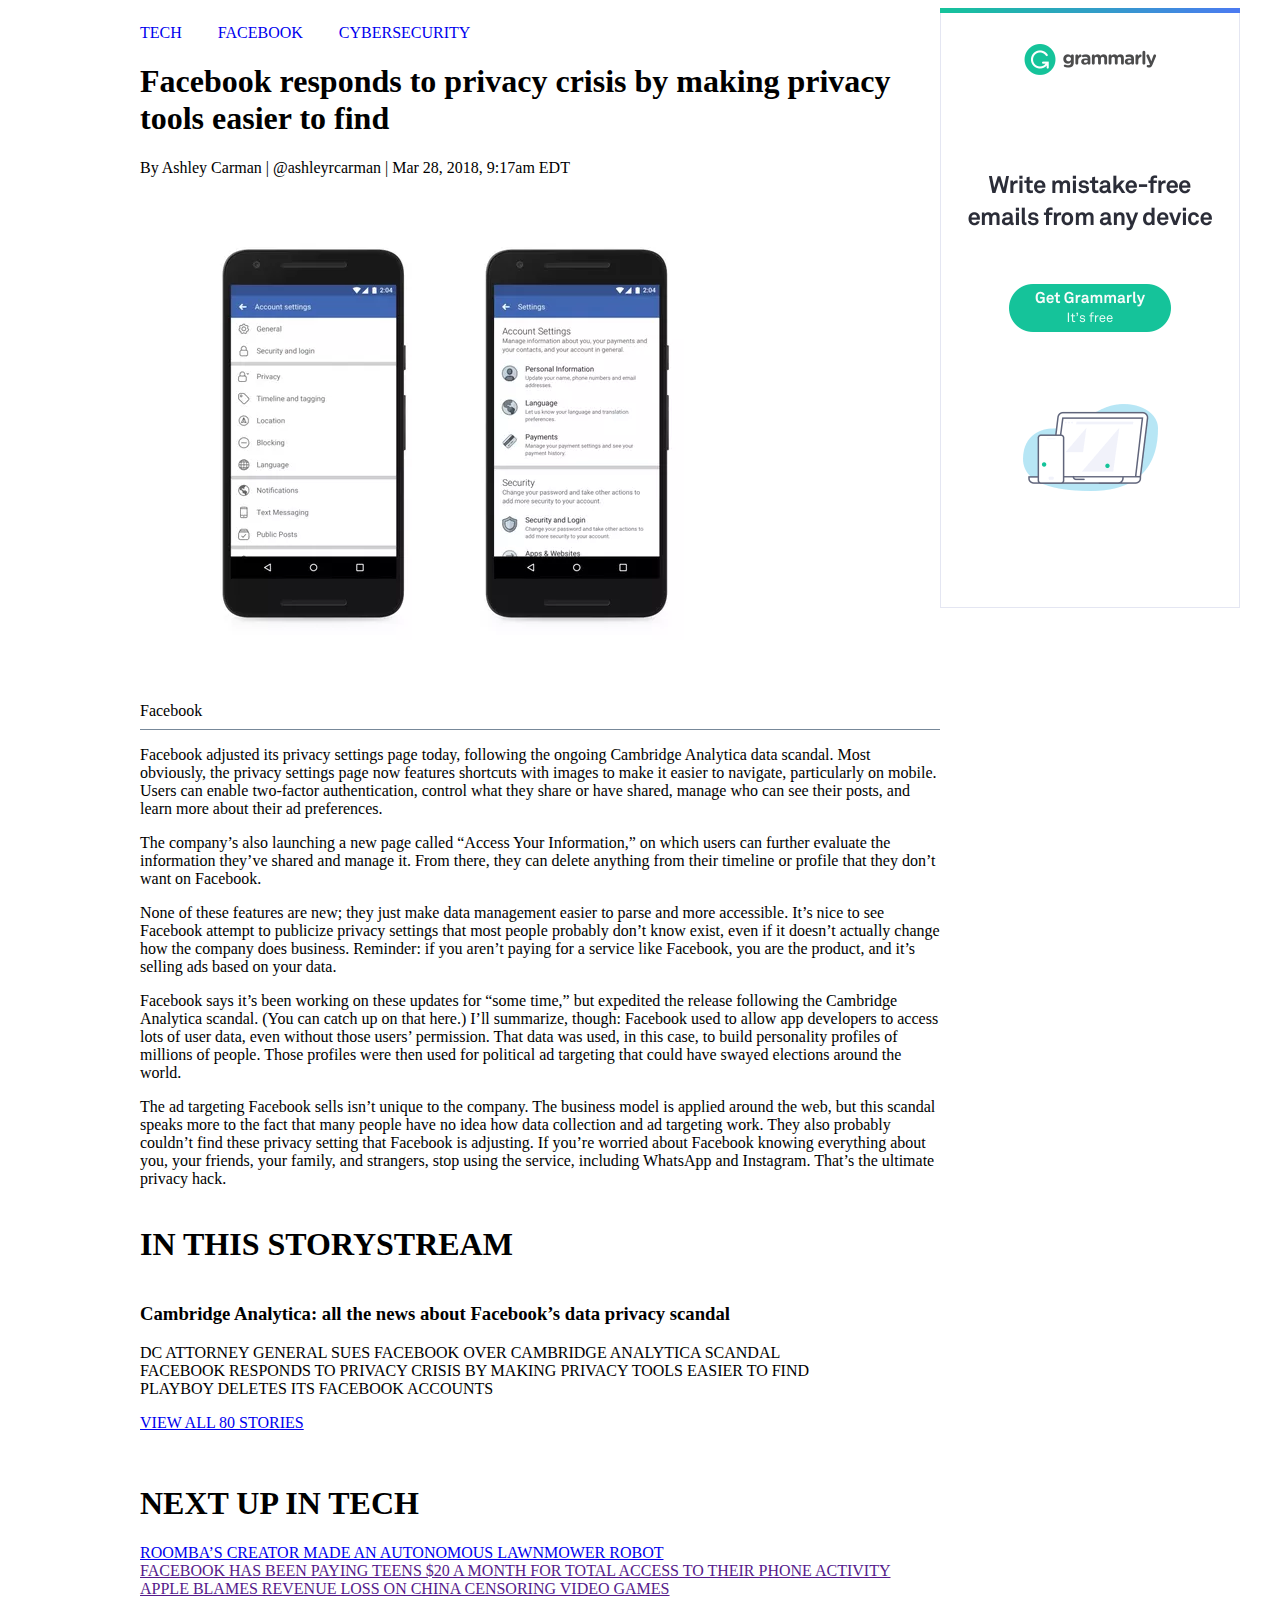
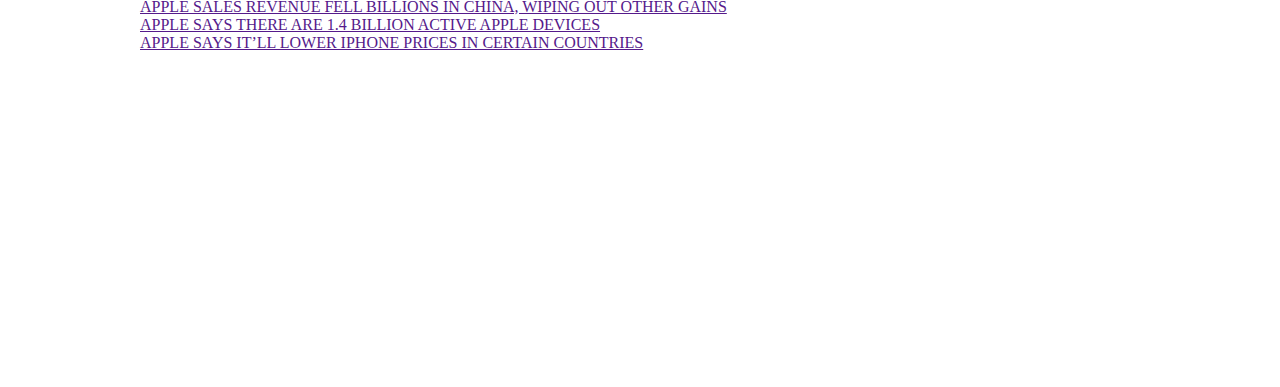
==== challenge_two/responsive_layout_challenge_2.html @ f78c82d9 "completed chal 1" ====
<!DOCTYPE html>
<html lang="en">
<head>
    <meta charset="UTF-8">
    <meta name="viewport" content="width=device-width, initial-scale=1.0">
    <meta http-equiv="X-UA-Compatible" content="ie=edge">
    <title>Responsive Layout | 2</title>
    <link rel="stylesheet" href="css/style.css">
    <link rel="stylesheet" href="https://use.fontawesome.com/releases/v5.7.0/css/all.css" integrity="sha384-lZN37f5QGtY3VHgisS14W3ExzMWZxybE1SJSEsQp9S+oqd12jhcu+A56Ebc1zFSJ" crossorigin="anonymous">
</head>
<body>
    <div class="container">
        
        <article class="main main1">
            <ul class="nav">
                <li>
                    <a href="#" class="link link-1"> Tech</a>
                </li>
        
                <li>
                    <a href="#" class="link link-2"> Facebook</a>
                </li>
        
                <li>
                    <a href="#" class="link link-3"> cybersecurity</a>
                </li>
            </ul>
                    
                    
            <div class="title">
                <h1>Facebook responds to privacy crisis by making privacy tools easier to find</h1>
                
                <div class="comment-icon">
                        <i class="fas fa-comment-alt"></i>
                </div>
            </div>
                    
            <p>By Ashley Carman | @ashleyrcarman | Mar 28, 2018, 9:17am EDT</p>
                
            <ul class="social-network">
                <li>
                    <a href="#">
                        <i class="fab fa-facebook-f"></i>
                    </a> 
                </li>
        
                <li>
                    <a href="#">
                        <i class="fab fa-twitter"></i>
                    </a>
                </li>
                
                <li>
                    <a href="#">
                        <i class="fas fa-share-square"></i>
                    </a>
                </li>
            </ul>
                
            <img src="/challenge_two/images/facebook-mock.jpg" alt="facebook-mock-up">
        </article>

        <img class="ads" src="/challenge_two/images/ad-1.png" alt="">
    
        <article class="main main2">
            <p id="underline">Facebook</p>

            <p>
                Facebook adjusted its privacy settings page today, following the ongoing Cambridge Analytica data scandal. Most obviously, the privacy settings page now features shortcuts with images to make it easier to navigate, particularly on mobile. Users can enable two-factor authentication, control what they share or have shared, manage who can see their posts, and learn more about their ad preferences.
            </p>
        
            <p>
                The company’s also launching a new page called “Access Your Information,” on which users can further evaluate the information they’ve shared and manage it. From there, they can delete anything from their timeline or profile that they don’t want on Facebook.
            </p>
        
            <p>
                None of these features are new; they just make data management easier to parse and more accessible. It’s nice to see Facebook attempt to publicize privacy settings that most people probably don’t know exist, even if it doesn’t actually change how the company does business. Reminder: if you aren’t paying for a service like Facebook, you are the product, and it’s selling ads based on your data.
            </p>
        
            <p>
                Facebook says it’s been working on these updates for “some time,” but expedited the release following the Cambridge Analytica scandal. (You can catch up on that here.) I’ll summarize, though: Facebook used to allow app developers to access lots of user data, even without those users’ permission. That data was used, in this case, to build personality profiles of millions of people. Those profiles were then used for political ad targeting that could have swayed elections around the world.
            </p>
        
            <p>
                The ad targeting Facebook sells isn’t unique to the company. The business model is applied around the web, but this scandal speaks more to the fact that many people have no idea how data collection and ad targeting work. They also probably couldn’t find these privacy setting that Facebook is adjusting. If you’re worried about Facebook knowing everything about you, your friends, your family, and strangers, stop using the service, including WhatsApp and Instagram. That’s the ultimate privacy hack.
            </p>
            
            <ul class="list stories">
                <h1>IN THIS STORYSTREAM</h1>
                <h3>Cambridge Analytica: all the news about Facebook’s data privacy scandal</h3>
        
                    <li>DC attorney general sues Facebook over Cambridge Analytica scandal</li>
                    <li>Facebook responds to privacy crisis by making privacy tools easier to find</li>
                    <li>Playboy deletes its Facebook accounts</li>
                
            
                <a href="#">
                    <p>VIEW ALL 80 STORIES</p>  
                </a> 
            </ul>
            
            <ul class="list articles ">
                <h1>NEXT UP IN TECH</h1>
                
                <li>
                    <a href="#">
                        Roomba’s creator made an autonomous lawnmower robot
                    </a>
                </li>
                    
                
                <li>
                    <a href="">
                        Facebook has been paying teens $20 a month for total access to their phone activity
                    </a>
                </li>
                
            
                <li>
                    <a href="">
                        Apple blames revenue loss on China censoring video games
                    </a>    
                </li>
        
        
                <li>
                    <a href="">
                        Apple sales revenue fell billions in China, wiping out other gains
                    </a>
                </li>
            
                <li>
                    <a href="">
                        Apple says there are 1.4 billion active Apple devices 
                    </a>    
                </li>
            
                <li>
                    <a href="">
                        Apple says it’ll lower iPhone prices in certain countries
                    </a>    
                </li>
            </ul>
        
            <iframe width="560" height="315" src="https://www.youtube.com/embed/r_7RQ-g_b3M" frameborder="0" allow="accelerometer; autoplay; encrypted-media; gyroscope; picture-in-picture" allowfullscreen></iframe>
        </article>
    </div>
</body>
</html>
---- challenge_two/css/style.css ----
.container {
    display: grid;
    max-width: 1000px;
    margin: 0 auto;
    grid-template-columns: 80% 20%;
    grid-template-rows: 35% 50%;
    grid-template-areas:
        "content1 ads"
        "content2 ads"
}

.main1 {
    grid-area: content1;
}

.main2 {
    grid-area: content2;
}

.ads {
    grid-area: ads;
}

.nav {
    padding-left: 0;
}

ul li {
    list-style: none;
    text-transform: uppercase;
    display: inline-block;
    padding-right: 2em;
}

.link {
    text-decoration: none;
}

#underline::after {
    content: '';
    margin-top: 0.6em;
    background-color: lightslategray;
    width: 100%;
    height: 1px;
    display: block;
}

.social-network {
    padding-left: 0px;
}

.social-network li {
    padding-right: 2em;
}

.social-network a {
    text-decoration: none;  
}
.fab,
.fas {
    font-size: 1.2em;
}

.list {
    padding-left: 0;
    display: grid;

}
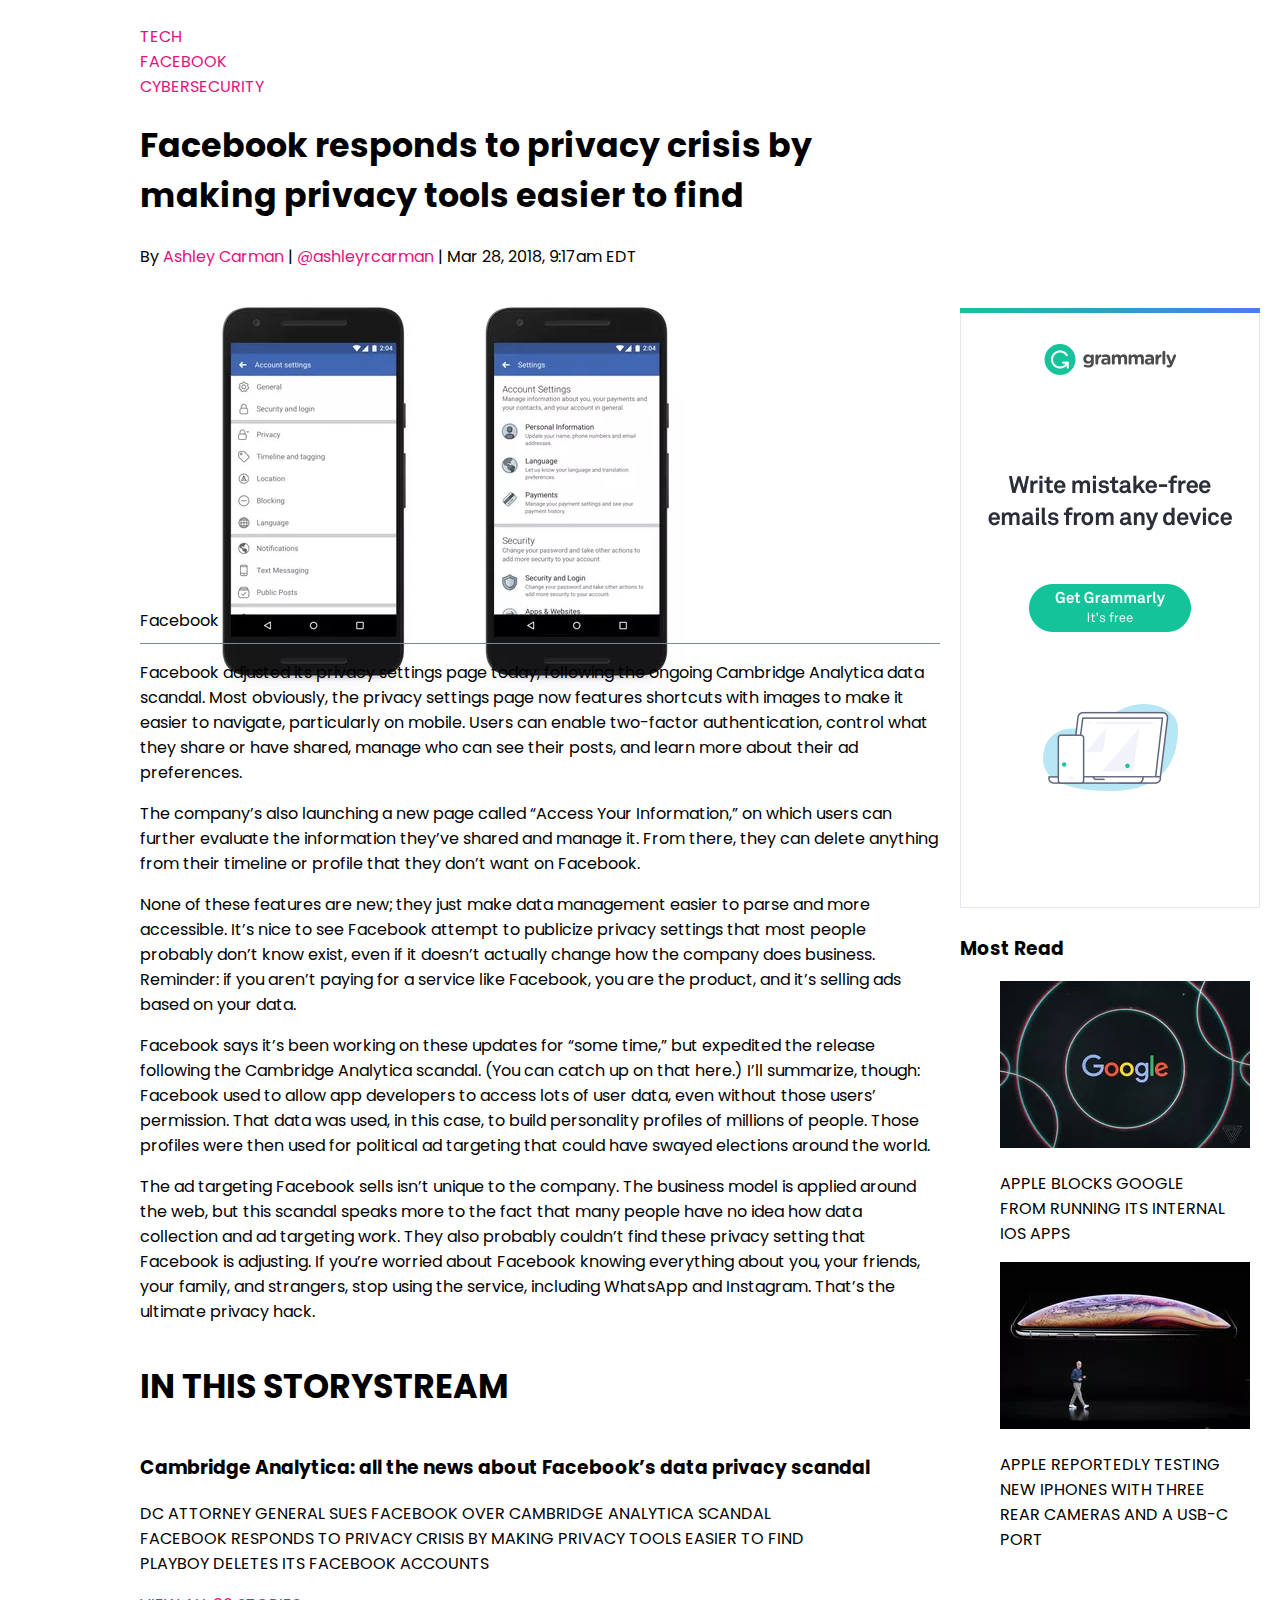
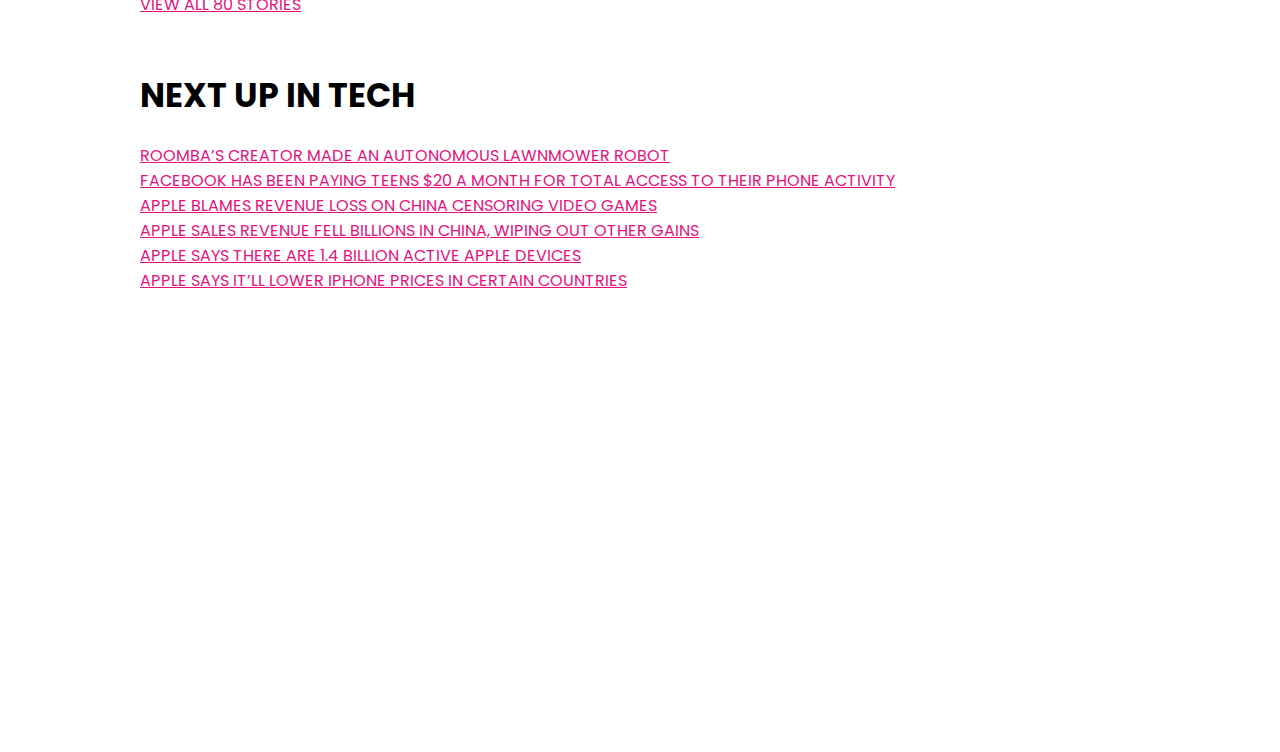
==== commit 1aebfc0d: "updated chal 2" ====
--- a/challenge_two/responsive_layout_challenge_2.html
+++ b/challenge_two/responsive_layout_challenge_2.html
@@ -7,22 +7,23 @@
     <title>Responsive Layout | 2</title>
     <link rel="stylesheet" href="css/style.css">
     <link rel="stylesheet" href="https://use.fontawesome.com/releases/v5.7.0/css/all.css" integrity="sha384-lZN37f5QGtY3VHgisS14W3ExzMWZxybE1SJSEsQp9S+oqd12jhcu+A56Ebc1zFSJ" crossorigin="anonymous">
+    <link href="https://fonts.googleapis.com/css?family=Poppins" rel="stylesheet">
 </head>
 <body>
     <div class="container">
         
         <article class="main main1">
             <ul class="nav">
-                <li>
-                    <a href="#" class="link link-1"> Tech</a>
+                <li class="list item-1">
+                    <a href="#" class="link"> Tech</a>
                 </li>
         
-                <li>
-                    <a href="#" class="link link-2"> Facebook</a>
+                <li class="list item-2">
+                    <a href="#" class="link"> Facebook</a>
                 </li>
         
-                <li>
-                    <a href="#" class="link link-3"> cybersecurity</a>
+                <li class="list item-3">
+                    <a href="#" class="link"> cybersecurity</a>
                 </li>
             </ul>
                     
@@ -35,7 +36,7 @@
                 </div>
             </div>
                     
-            <p>By Ashley Carman | @ashleyrcarman | Mar 28, 2018, 9:17am EDT</p>
+            <p class="no-decoration">By <a href="#">Ashley Carman</a> | <a href="#">@ashleyrcarman</a> | Mar 28, 2018, 9:17am EDT</p>
                 
             <ul class="social-network">
                 <li>
@@ -57,10 +58,27 @@
                 </li>
             </ul>
                 
-            <img src="/challenge_two/images/facebook-mock.jpg" alt="facebook-mock-up">
+            <img src="images/facebook-mock.jpg" alt="facebook-mock-up">
         </article>
 
-        <img class="ads" src="/challenge_two/images/ad-1.png" alt="">
+        <div class="aside">
+        
+            <img class="ads ad1" src="images/ad-1.png" alt="">
+            <h3>Most Read</h3>
+
+            <ul>
+                <li>
+                    <img src="images/most-read-1.jpg" alt="apple-blocks-google">
+                    <p>Apple blocks Google from running its internal iOS apps</p>
+                </li>
+                <li>
+                    <img src="images/most-read-2.jpg" alt="apple-testing-new-iphones">
+                    <p>Apple reportedly testing new iPhones with three rear cameras and a USB-C port</p>
+                </li>
+            </ul>
+        
+        </div>
+    
     
         <article class="main main2">
             <p id="underline">Facebook</p>
--- a/challenge_two/css/style.css
+++ b/challenge_two/css/style.css
@@ -1,24 +1,36 @@
+body {
+    font-family: 'Poppins', 'serif';
+}
+
 .container {
     display: grid;
     max-width: 1000px;
     margin: 0 auto;
-    grid-template-columns: 80% 20%;
-    grid-template-rows: 35% 50%;
+    grid-template-columns: 80% 20px 30%;
+    grid-template-rows: 25% 50%;
     grid-template-areas:
-        "content1 ads"
-        "content2 ads"
+        "content1 blank ads"
+        "content2 blank ads"
 }
 
 .main1 {
     grid-area: content1;
 }
 
+h1 {
+    font-size: 2.6vw;
+}
+
 .main2 {
     grid-area: content2;
 }
 
-.ads {
+.aside {
     grid-area: ads;
+}
+
+.ad1 {
+    margin-top: 300px;
 }
 
 .nav {
@@ -28,12 +40,28 @@
 ul li {
     list-style: none;
     text-transform: uppercase;
-    display: inline-block;
+    /* display: inline-block; */
     padding-right: 2em;
 }
 
 .link {
     text-decoration: none;
+    display: inline;
+}
+
+
+
+.no-decoration a {
+    color: #e5127d;
+    text-decoration: none;
+}
+
+a {
+    color: #e5127d;
+}
+
+a:hover {
+    color: #94094f;
 }
 
 #underline::after {
@@ -58,7 +86,17 @@
 }
 .fab,
 .fas {
-    font-size: 1.2em;
+    font-size: 1.4em;
+}
+
+.fa-facebook-f {
+    color: #325a97;
+}
+.fa-twitter {
+    color: #00aced;
+}
+.fa-share-square {
+    color: #7d7d7d;
 }
 
 .list {
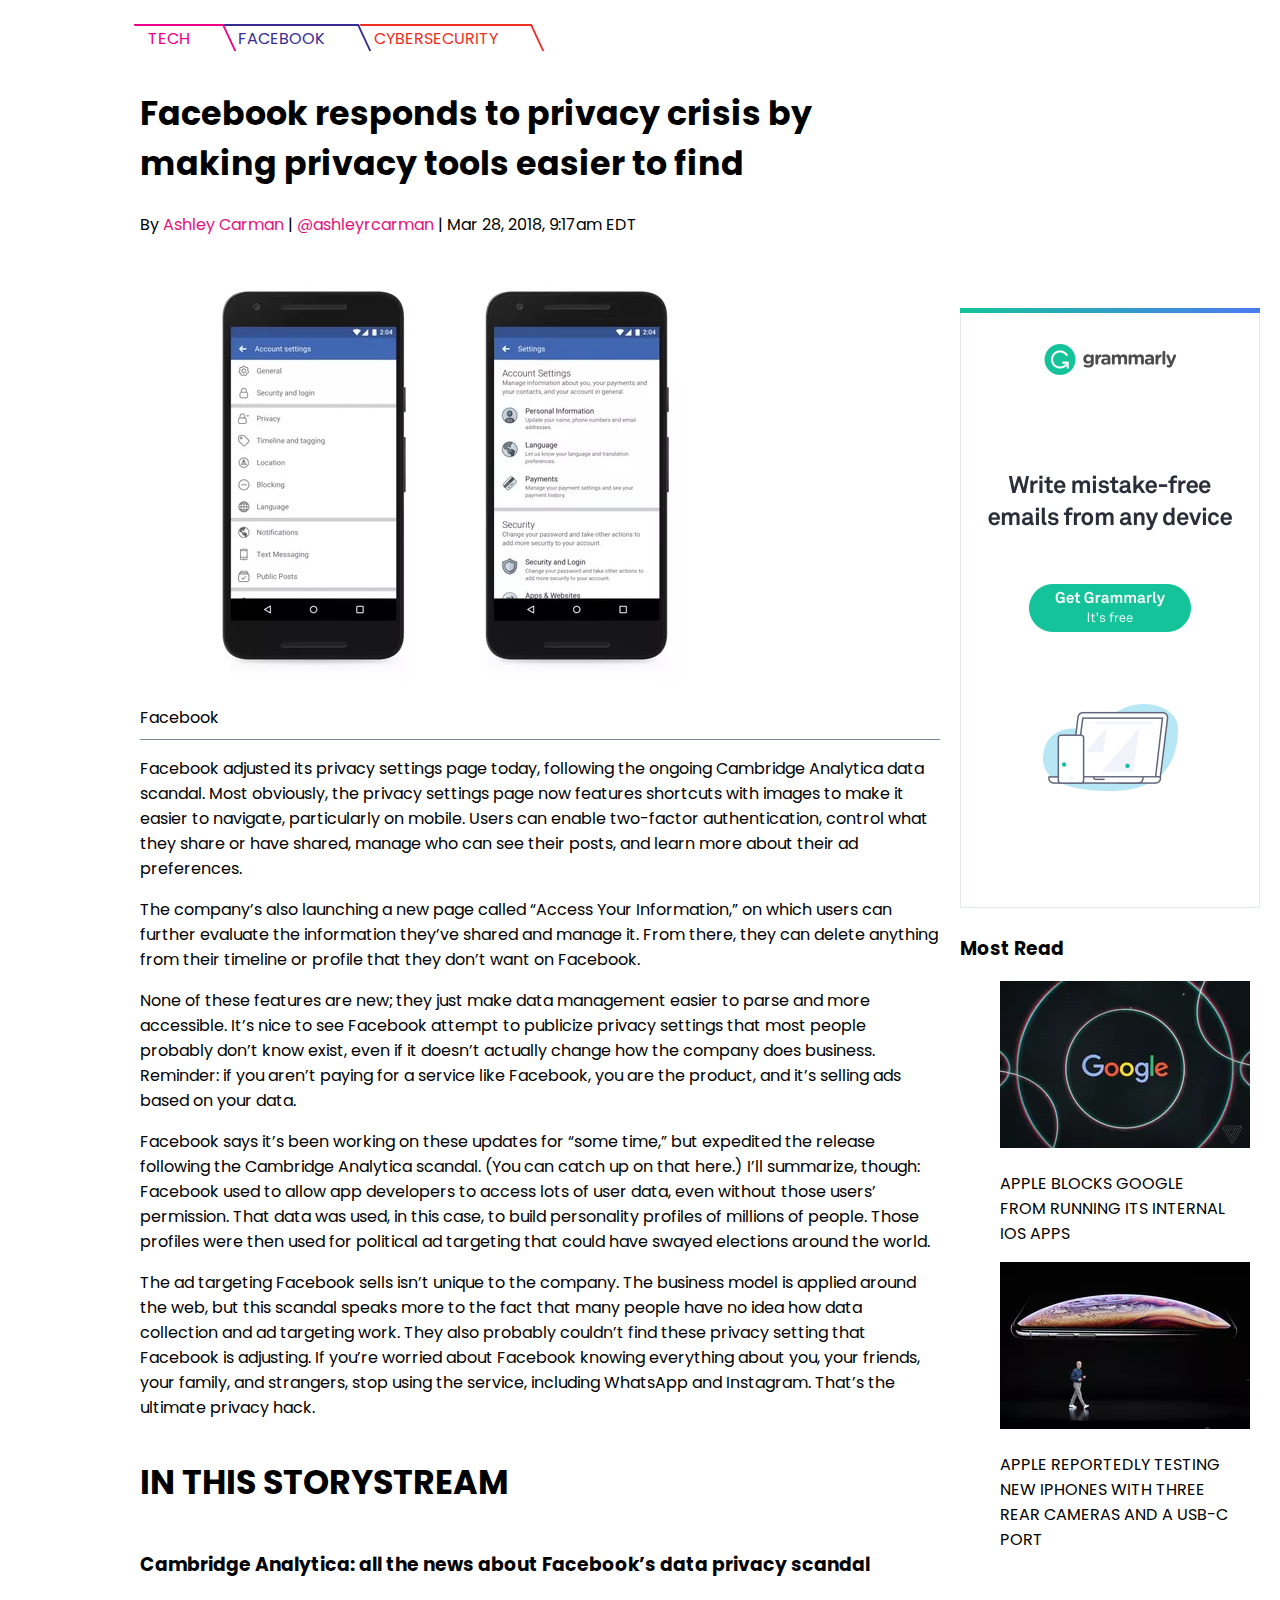
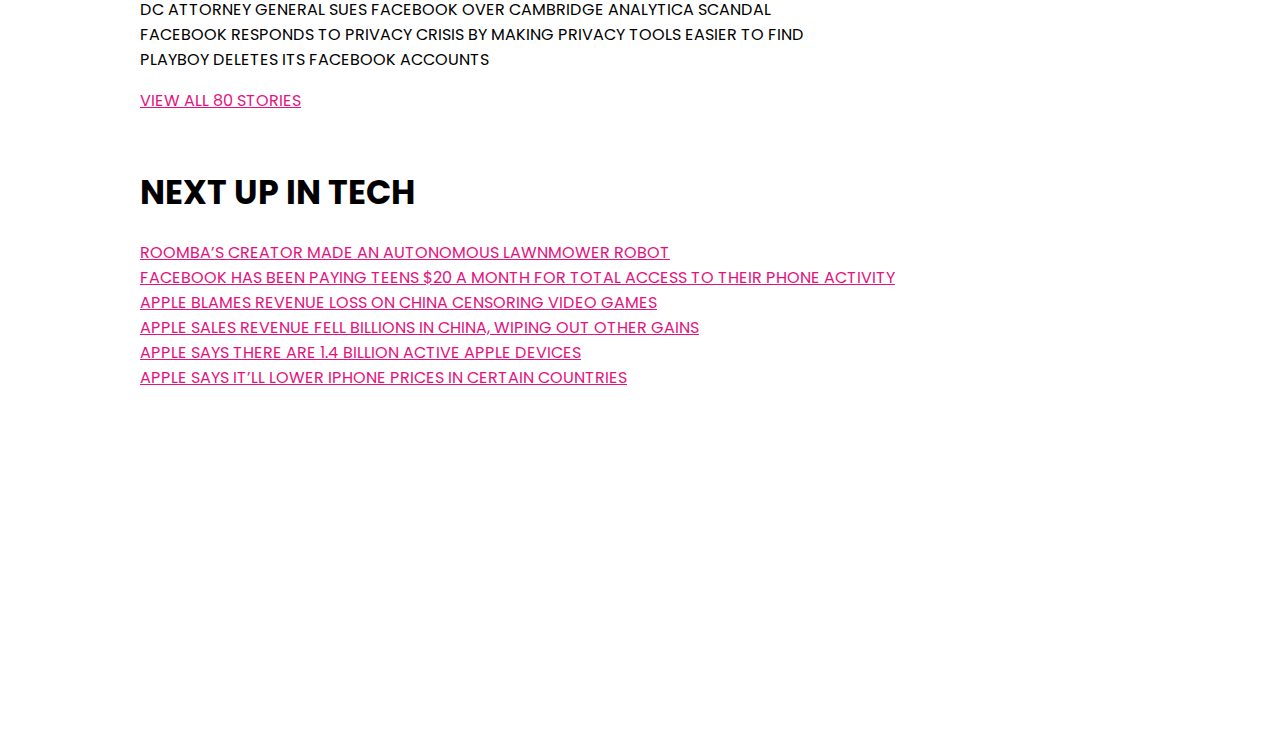
==== commit c2a3fc47: "challenge 2" ====
--- a/challenge_two/responsive_layout_challenge_2.html
+++ b/challenge_two/responsive_layout_challenge_2.html
@@ -15,15 +15,15 @@
         <article class="main main1">
             <ul class="nav">
                 <li class="list item-1">
-                    <a href="#" class="link"> Tech</a>
+                    <a href="#" class="link link-1"> Tech</a>
                 </li>
         
                 <li class="list item-2">
-                    <a href="#" class="link"> Facebook</a>
+                    <a href="#" class="link link-2"> Facebook</a>
                 </li>
         
                 <li class="list item-3">
-                    <a href="#" class="link"> cybersecurity</a>
+                    <a href="#" class="link link-3"> cybersecurity</a>
                 </li>
             </ul>
                     
@@ -103,7 +103,7 @@
                 The ad targeting Facebook sells isn’t unique to the company. The business model is applied around the web, but this scandal speaks more to the fact that many people have no idea how data collection and ad targeting work. They also probably couldn’t find these privacy setting that Facebook is adjusting. If you’re worried about Facebook knowing everything about you, your friends, your family, and strangers, stop using the service, including WhatsApp and Instagram. That’s the ultimate privacy hack.
             </p>
             
-            <ul class="list stories">
+            <ul class="stories">
                 <h1>IN THIS STORYSTREAM</h1>
                 <h3>Cambridge Analytica: all the news about Facebook’s data privacy scandal</h3>
         
@@ -117,7 +117,7 @@
                 </a> 
             </ul>
             
-            <ul class="list articles ">
+            <ul class="articles ">
                 <h1>NEXT UP IN TECH</h1>
                 
                 <li>
--- a/challenge_two/css/style.css
+++ b/challenge_two/css/style.css
@@ -7,7 +7,7 @@
     max-width: 1000px;
     margin: 0 auto;
     grid-template-columns: 80% 20px 30%;
-    grid-template-rows: 25% 50%;
+    grid-template-rows: auto auto;
     grid-template-areas:
         "content1 blank ads"
         "content2 blank ads"
@@ -35,6 +35,7 @@
 
 .nav {
     padding-left: 0;
+    display: inline-flex;
 }
 
 ul li {
@@ -75,6 +76,7 @@
 
 .social-network {
     padding-left: 0px;
+    display: -webkit-box;
 }
 
 .social-network li {
@@ -99,8 +101,41 @@
     color: #7d7d7d;
 }
 
-.list {
+.list,
+.stories,
+.articles  {
     padding-left: 0;
     display: grid;
 
+}
+
+
+.list {
+    transform: skew(25deg);
+}
+
+.list.item-1 {
+    border-top: 2px solid #ec008a;
+    border-right: 2px solid #ec008a;
+}
+.list.item-2 {
+    border-top: 2px solid #372b94;
+    border-right: 2px solid #372b94;
+}
+.list.item-3 {
+    border-top: 2px solid #f02d25;
+    border-right: 2px solid #f02d25;
+}
+.link {
+    transform: skew(-25deg);
+    padding: 0 0.45rem  
+}
+.link-1 {
+    color:  #ec008a ;
+}
+.link-2 {
+    color:  #372b94;
+}
+.link-3 {
+    color:  #f02d25; 
 }